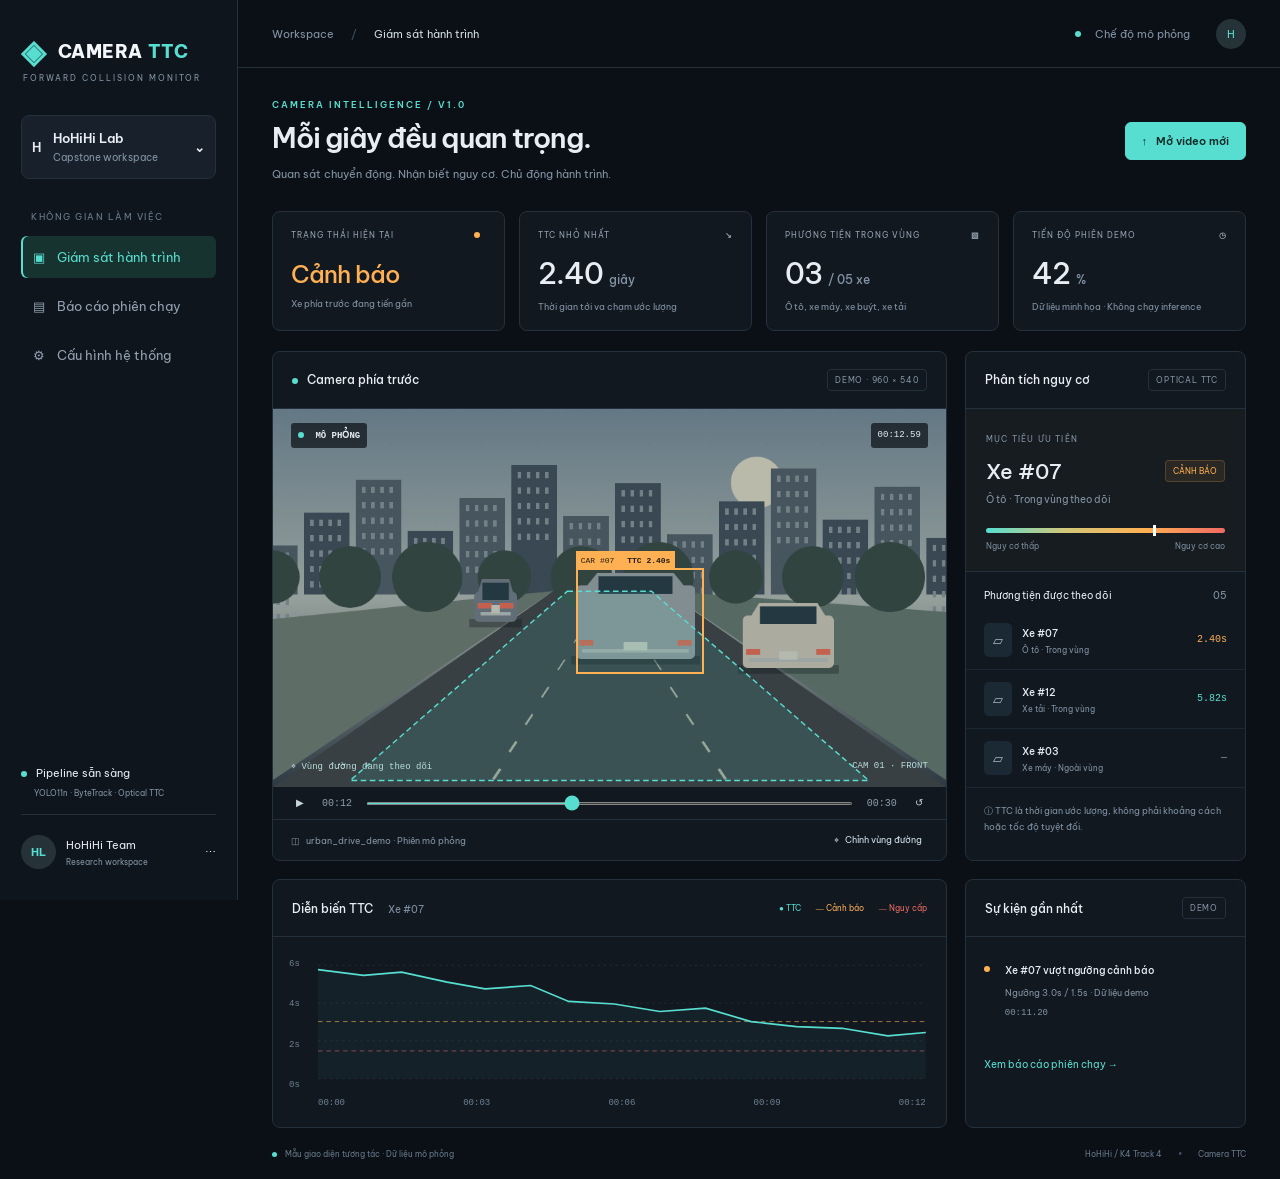
==== ui/index.html @ 976a7ba3 "feat: add interactive Camera TTC web interface" ====
<!doctype html><html lang="vi"><head><meta charset="utf-8"><meta name="viewport" content="width=device-width, initial-scale=1"><title>Camera TTC · Giám sát hành trình</title><link rel="stylesheet" href="style.css"></head><body>
<aside><a class="brand" href="#"><span class="logo">◈</span> CAMERA<span>TTC</span></a><small>FORWARD COLLISION MONITOR</small><div class="workspace">H <div>HoHiHi Lab<small>Capstone workspace</small></div><span>⌄</span></div><label class="nav-label">KHÔNG GIAN LÀM VIỆC</label><button class="nav active" data-page="monitor">▣ <span>Giám sát hành trình</span></button><button class="nav" data-page="reports">▤ <span>Báo cáo phiên chạy</span></button><button class="nav" data-page="settings">⚙ <span>Cấu hình hệ thống</span></button><div class="side-bottom"><div class="engine"><i></i> Pipeline sẵn sàng<small>YOLO11n · ByteTrack · Optical TTC</small></div><div class="profile"><b>HL</b><span>HoHiHi Team<small>Research workspace</small></span><span>⋯</span></div></div></aside>
<div class="shell"><header><span>Workspace <em>/</em> <b id="breadcrumb">Giám sát hành trình</b></span><span class="header-right"><i></i> Chế độ mô phỏng <span class="avatar">H</span></span></header><main><section class="heading"><div><div class="eyebrow">CAMERA INTELLIGENCE / V1.0</div><h1 id="pageTitle">Mỗi giây đều quan trọng.</h1><p id="pageDesc">Quan sát chuyển động. Nhận biết nguy cơ. Chủ động hành trình.</p></div><button class="button primary" id="upload">↑ &nbsp; Mở video mới</button><input type="file" id="file" accept="video/*" hidden></section>
<div id="monitor" class="page"><div class="stats"><article><span>TRẠNG THÁI HIỆN TẠI <i class="orange"></i></span><strong id="state">Cảnh báo</strong><small id="stateNote">Xe phía trước đang tiến gần</small></article><article><span>TTC NHỎ NHẤT <b>↘</b></span><strong id="ttc">2.40 <sub>giây</sub></strong><small>Thời gian tới va chạm ước lượng</small></article><article><span>PHƯƠNG TIỆN TRONG VÙNG <b>▧</b></span><strong id="count">03 <sub>/ 05 xe</sub></strong><small>Ô tô, xe máy, xe buýt, xe tải</small></article><article><span>TIẾN ĐỘ PHIÊN DEMO <b>◷</b></span><strong id="progress">42 <sub>%</sub></strong><small>Dữ liệu minh họa · Không chạy inference</small></article></div>
<div class="columns"><section class="panel camera-panel"><div class="panel-head"><h2><i></i> Camera phía trước</h2><span class="tag" id="sourceLabel">DEMO · 960 × 540</span></div><div class="viewport" id="viewport"><canvas id="road" width="960" height="540"></canvas><video id="video" playsinline></video><svg id="zone" viewBox="0 0 960 540" preserveAspectRatio="none"><polygon points="420,260 540,260 850,530 110,530"/></svg><div class="camera-top"><span><i></i> <b id="modeLabel">MÔ PHỎNG</b></span><span id="clock">00:12.60</span></div><div class="detection" id="detection"><span>CAR #07 <b id="boxTtc">TTC 2.40s</b></span></div><div class="camera-bottom"><span>⌖ Vùng đường đang theo dõi</span><span>CAM 01 · FRONT</span></div><div id="editHint" hidden>Nhấp ít nhất 3 điểm để vẽ vùng đường, sau đó chọn “Lưu vùng”.</div></div><div class="transport"><button id="play" aria-label="Phát hoặc tạm dừng">▶</button><span id="timeLabel">00:12</span><input aria-label="Tua phiên demo" id="seek" type="range" min="0" max="30" step="0.1" value="12.6"><span id="duration">00:30</span><button id="reset" aria-label="Chạy lại">↺</button></div><div class="camera-footer"><span id="filename">◫ &nbsp; urban_drive_demo · Phiên mô phỏng</span><button id="editZone">⌖ &nbsp; Chỉnh vùng đường</button></div></section>
<section class="panel target-panel"><div class="panel-head"><h2>Phân tích nguy cơ</h2><span class="tag">OPTICAL TTC</span></div><div class="risk"><span>MỤC TIÊU ƯU TIÊN</span><div><strong>Xe #07</strong><span class="warning-pill" id="riskPill">CẢNH BÁO</span></div><p>Ô tô · Trong vùng theo dõi</p><div class="risk-meter"><span></span></div><div class="meter-label"><span>Nguy cơ thấp</span><span>Nguy cơ cao</span></div></div><div class="target-title">Phương tiện được theo dõi <span>05</span></div><div id="targets"></div><div class="info">ⓘ TTC là thời gian ước lượng, không phải khoảng cách hoặc tốc độ tuyệt đối.</div></section></div>
<div class="lower"><section class="panel chart-panel"><div class="panel-head"><h2>Diễn biến TTC <small>Xe #07</small></h2><div class="legend"><span>● TTC</span><span>― Cảnh báo</span><span>― Nguy cấp</span></div></div><div class="chart"><div class="axis"><span>6s</span><span>4s</span><span>2s</span><span>0s</span></div><svg viewBox="0 0 800 155" preserveAspectRatio="none"><path class="grid" d="M0 10H800 M0 55H800 M0 100H800 M0 145H800"/><path class="threshold" d="M0 77H800"/><path class="critical" d="M0 112H800"/><path class="area" d="M0 15 L60 22 110 18 170 30 220 38 280 34 330 53 390 56 450 65 510 61 570 77 630 83 690 85 750 94 800 90 V145 H0Z"/><path class="line" d="M0 15 L60 22 110 18 170 30 220 38 280 34 330 53 390 56 450 65 510 61 570 77 630 83 690 85 750 94 800 90"/></svg><div class="chart-times"><span>00:00</span><span>00:03</span><span>00:06</span><span>00:09</span><span>00:12</span></div></div></section><section class="panel event-panel"><div class="panel-head"><h2>Sự kiện gần nhất</h2><span class="tag">DEMO</span></div><div class="event"><i></i><div><b id="eventTitle">Xe #07 vượt ngưỡng cảnh báo</b><p id="eventDetail">TTC ≤ 3.0s · Đã xác nhận 3 frame</p><small>00:11.20</small></div></div><button class="text-button" id="viewReport">Xem báo cáo phiên chạy →</button></section></div><footer><span><i></i> Mẫu giao diện tương tác · Dữ liệu mô phỏng</span><span>HoHiHi / K4 Track 4 <em>•</em> Camera TTC</span></footer></div>
<div id="reports" class="page" hidden><section class="panel report"><h2>Báo cáo phiên chạy</h2><p>Bộ dữ liệu demo của giao diện. Video tải lên chưa được phân tích bởi YOLO.</p><div class="report-grid"><article><small>NGUỒN</small><h3 id="reportSource">urban_drive_demo</h3></article><article><small>NGƯỠNG CẢNH BÁO</small><h3 id="reportThreshold">3.0s / 1.5s</h3></article><article><small>PHƯƠNG PHÁP</small><h3>Optical TTC</h3></article></div><button class="button primary" id="export">↓ Xuất dữ liệu demo CSV</button><button class="button" id="exportZone">↓ Xuất vùng đường JSON</button><div class="info">Backend repo gốc xuất MP4, CSV, summary.json, zone.json và biểu đồ TTC. Bản thiết kế này cung cấp CSV minh họa và vùng đường do bạn chọn.</div></section></div>
<div id="settings" class="page" hidden><section class="panel report"><h2>Cấu hình cảnh báo</h2><p>Thay đổi ngưỡng để thử trạng thái trong phiên mô phỏng.</p><form id="settingsForm"><label>Ngưỡng cảnh báo (giây)<input id="warning" type="number" min="0.2" max="20" step="0.1" value="3" required></label><label>Ngưỡng nguy cấp (giây)<input id="critical" type="number" min="0.1" max="19" step="0.1" value="1.5" required></label><label>Kịch bản mô phỏng<select id="scenario"><option value="approach">Tiến gần xe phía trước</option><option value="steady">Giữ khoảng cách</option><option value="away">Đi xa dần</option></select></label><p id="formError" role="alert"></p><button class="button primary">Lưu cấu hình</button></form><div class="info">Mô hình: YOLO11n · Tracker: ByteTrack · Xác nhận: 3 frame · Lịch sử: 1 giây. Cấu hình web chỉ tác động dữ liệu mô phỏng.</div></section></div></main></div><div id="toast" role="status"></div><script src="app.js"></script></body></html>
---- ui/style.css ----
@import url('https://fonts.googleapis.com/css2?family=Be+Vietnam+Pro:wght@400;500;600;700;800&display=swap');
:root{color-scheme:dark;--bg:#0b1016;--panel:#111820;--line:#24303b;--muted:#8494a5;--text:#e7edf3;--cyan:#58ded0;--orange:#ffb052}*{box-sizing:border-box}body{margin:0;background:var(--bg);color:var(--text);font:13px 'Be Vietnam Pro',sans-serif}button,input,select{font:inherit}button,a,input,select{outline-offset:4px}button{cursor:pointer}button{border:0;color:inherit}aside{position:fixed;width:238px;height:100vh;padding:31px 21px;background:#0e151d;border-right:1px solid var(--line);display:flex;flex-direction:column}.brand{text-decoration:none;color:#f4f7fa;font-size:18px;font-weight:800;letter-spacing:.5px;display:flex;align-items:center;gap:5px}.brand>span:last-child{color:var(--cyan)}.logo{font-size:32px;color:var(--cyan);margin-right:6px}aside>small{font-size:8px;letter-spacing:2px;color:var(--muted);margin:2px 0 32px 2px}.workspace{display:flex;align-items:center;gap:12px;padding:14px 10px;background:#18212b;border:1px solid var(--line);border-radius:8px;font-weight:600}.workspace>span{margin-left:auto}small{display:block;color:var(--muted);font-size:10px;font-weight:400}.workspace small{margin-top:5px}.nav-label{font-size:9px;letter-spacing:1.5px;color:#6b7e90;margin:32px 10px 14px}.nav{display:flex;gap:12px;padding:13px 12px;background:none;width:100%;text-align:left;color:#94a2b1;border-radius:6px;margin-bottom:7px}.nav.active{background:#16332f;color:var(--cyan);box-shadow:inset 2px 0 var(--cyan)}.side-bottom{margin-top:auto}.engine{font-size:11px;padding:16px 0;border-bottom:1px solid var(--line)}i{display:inline-block;width:6px;height:6px;border-radius:50%;background:var(--cyan);margin-right:6px}.engine small{font-size:8px;margin:8px 0 0 13px}.profile{display:flex;gap:10px;align-items:center;padding-top:20px;font-size:11px}.profile>b,.avatar{background:#253339;border-radius:50%;padding:10px;color:var(--cyan)}.profile small{font-size:8px;margin-top:5px}.profile>span:last-child{margin-left:auto}.shell{margin-left:238px}header{height:68px;border-bottom:1px solid var(--line);display:flex;align-items:center;justify-content:space-between;padding:0 34px;color:var(--muted);font-size:11px}header b{font-weight:400;color:#d5dde5}em{font-style:normal;margin:0 14px;color:#425365}.header-right{display:flex;align-items:center;gap:8px}.avatar{margin-left:18px;padding:8px 11px}main{max-width:1600px;margin:auto;padding:31px 34px 0}.heading{display:flex;align-items:center;justify-content:space-between;margin-bottom:27px}.eyebrow{font-size:9px;letter-spacing:2px;color:var(--cyan);font-weight:600}h1{font-size:28px;letter-spacing:-1px;font-weight:600;margin:10px 0}p{color:var(--muted);line-height:1.7;margin:0;font-size:11px}.button{border:1px solid var(--line);background:#1a2631;border-radius:6px;padding:11px 16px;font-size:11px;font-weight:600}.primary{background:var(--cyan);color:#0d2c29;border-color:var(--cyan)}.stats{display:grid;grid-template-columns:repeat(4,1fr);gap:14px;margin-bottom:20px}.stats article{background:var(--panel);border:1px solid var(--line);border-radius:8px;padding:18px}.stats article>span{display:flex;align-items:center;justify-content:space-between;color:#94a2b0;font-size:8px;letter-spacing:1px}.stats strong{display:block;font-size:29px;font-weight:500;margin:15px 0 9px;letter-spacing:-1px}.stats article:first-child strong{color:var(--orange);font-size:24px;margin-top:19px}.stats sub{font-size:12px;color:var(--muted);vertical-align:baseline;letter-spacing:0}.stats small{font-size:9px}.orange{background:var(--orange)}.columns{display:grid;grid-template-columns:minmax(0,2.4fr) minmax(265px,1fr);gap:18px}.panel{background:var(--panel);border:1px solid var(--line);border-radius:8px;overflow:hidden}.panel-head{height:57px;display:flex;align-items:center;justify-content:space-between;padding:0 19px;border-bottom:1px solid var(--line)}h2{margin:0;font-size:12px;font-weight:500}h2 small{display:inline;margin-left:12px}.tag{font-size:8px;letter-spacing:.8px;color:#8293a3;border:1px solid var(--line);border-radius:4px;padding:5px 7px}.viewport{position:relative;aspect-ratio:16/9;background:#253644;overflow:hidden}.viewport canvas,.viewport video,.viewport svg{width:100%;height:100%;position:absolute;inset:0}.viewport video{object-fit:contain;display:none}.viewport svg{z-index:2;cursor:crosshair}.viewport polygon{fill:#58ded01c;stroke:var(--cyan);stroke-width:2;stroke-dasharray:8 5}.camera-top,.camera-bottom{position:absolute;z-index:3;left:18px;right:18px;display:flex;justify-content:space-between;font:9px monospace;pointer-events:none}.camera-top{top:14px}.camera-top>span{padding:7px;background:#0b1016b8;border-radius:3px}.camera-bottom{bottom:15px;color:#b9dedb}.detection{position:absolute;left:45%;top:42%;width:19%;height:28%;border:2px solid var(--orange);z-index:2;pointer-events:none}.detection>span{position:absolute;bottom:100%;left:-2px;white-space:nowrap;background:var(--orange);color:#241c10;font:8px monospace;padding:5px}.detection b{margin-left:8px}.transport{display:flex;align-items:center;padding:9px 17px;gap:12px;border-bottom:1px solid var(--line);font:10px monospace;color:#8d9caa}.transport button{background:transparent;color:#c6d3dd}.transport input{flex:1;min-width:30px;accent-color:var(--cyan);height:3px}.camera-footer{display:flex;justify-content:space-between;align-items:center;padding:13px 18px;font-size:9px;color:var(--muted)}.camera-footer button{background:transparent;font-size:9px;color:#d3e2ec}.risk{padding:20px;background:#ffb05205;border-bottom:1px solid var(--line)}.risk>span{font-size:8px;letter-spacing:1.2px;color:var(--muted)}.risk>div:nth-child(2){display:flex;align-items:center;justify-content:space-between;margin:13px 0 6px}.risk strong{font-size:21px;font-weight:500}.warning-pill{color:var(--orange);background:#ffb05215;border:1px solid #ffb05233;font-size:8px;padding:5px 7px;border-radius:4px}.risk p{font-size:10px}.risk-meter{height:5px;margin-top:20px;border-radius:5px;background:linear-gradient(90deg,#58ded0,#d2c779,#ffb052,#ef6a63);position:relative}.risk-meter>span{position:absolute;left:70%;height:11px;width:3px;background:#fff;top:-3px}.meter-label{display:flex;justify-content:space-between;color:#7c8d9e;font-size:8px;margin-top:8px}.target-title{display:flex;justify-content:space-between;padding:17px 18px 9px;font-size:10px}.target-title span{color:var(--muted)}.target{display:flex;gap:10px;padding:12px 18px;align-items:center;border-bottom:1px solid #1b2630}.target .vehicle{background:#1b2934;padding:9px;border-radius:5px;color:#afbecb}.target b{font-size:10px;font-weight:500}.target small{font-size:8px;margin-top:5px}.target>span:last-child{margin-left:auto;font-size:10px;font-family:monospace}.info{font-size:9px;line-height:1.8;color:#8193a3;padding:15px 18px}.lower{display:grid;grid-template-columns:minmax(0,2.4fr) minmax(265px,1fr);gap:18px;margin-top:18px}.legend{display:flex;gap:15px;font-size:8px;color:#8595a5}.legend span:first-child{color:var(--cyan)}.legend span:nth-child(2){color:var(--orange)}.legend span:last-child{color:#ef6a63}.chart{height:190px;padding:20px 20px 20px 45px;position:relative}.chart svg{height:130px;width:100%;overflow:visible}.grid{stroke:#23303b;stroke-dasharray:3 5;fill:none}.threshold{stroke:#be8c43;stroke-dasharray:6 5;fill:none}.critical{stroke:#a34e51;stroke-dasharray:6 5;fill:none}.line{stroke:var(--cyan);stroke-width:2;fill:none}.area{fill:#58ded00b}.axis{position:absolute;left:16px;top:22px;height:131px;display:flex;flex-direction:column;justify-content:space-between;color:#6f8193;font:9px monospace}.chart-times{display:flex;justify-content:space-between;font:9px monospace;color:#6f8193;margin-top:8px}.event{display:flex;gap:9px;padding:24px 18px}.event i{background:var(--orange);margin-top:5px}.event b{font-size:10px;font-weight:500}.event p{font-size:9px;margin:8px 0}.event small{font:9px monospace}.text-button{background:transparent;font-size:10px;color:var(--cyan);padding:16px 18px}footer{display:flex;justify-content:space-between;padding:21px 0;font-size:8px;color:#66798b}footer i{height:5px;width:5px}.report{padding:30px}.report h2{font-size:21px;margin-bottom:15px}.report-grid{display:grid;grid-template-columns:repeat(3,1fr);gap:20px;margin:30px 0}.report-grid article{background:#18222d;border:1px solid var(--line);padding:20px;border-radius:7px}.report-grid h3{font-weight:500}.report .button{margin:10px 12px 10px 0}form{max-width:480px;margin-top:25px}form label{display:block;font-size:12px;margin-bottom:20px}form input,form select{display:block;width:100%;background:#19242f;border:1px solid #344351;border-radius:6px;padding:12px;margin-top:9px;color:var(--text)}#formError{color:#ff8e83}#editHint{position:absolute;bottom:45px;left:10px;right:10px;padding:12px;background:#0b1016ed;z-index:4;font-size:11px;text-align:center}#toast{position:fixed;bottom:26px;left:50%;transform:translateX(-50%);background:#24473e;color:#c6fff0;padding:13px 23px;border:1px solid #58ded077;border-radius:6px;z-index:10;display:none}[hidden]{display:none!important}@media(min-width:1550px){main{padding-top:45px}.heading{margin-bottom:35px}.stats{margin-bottom:25px}}@media(max-width:1150px){aside{width:190px;padding:25px 13px}.shell{margin-left:190px}main{padding:25px 20px 0}.columns,.lower{grid-template-columns:minmax(0,1.8fr) minmax(240px,1fr)}.stats article{padding:14px}.stats small{font-size:8px}.legend{gap:7px;font-size:7px}}@media(max-width:900px){aside{display:none}.shell{margin-left:0}.columns,.lower{grid-template-columns:1fr}.target-panel{display:grid;grid-template-columns:1fr 1fr}.target-panel .panel-head{grid-column:1/-1}.target-title{display:none}.target-panel .info{grid-column:1/-1}.stats{grid-template-columns:repeat(2,1fr)}.heading h1{font-size:24px}.report-grid{grid-template-columns:1fr}}@media(max-width:560px){main{padding:23px 14px 0}header{padding:0 16px}.header-right{font-size:9px}.avatar{display:none}.heading{align-items:start;gap:12px;flex-direction:column}.heading p{font-size:10px}.target-panel{display:block}.legend{display:none}.camera-footer{gap:8px;font-size:8px}.stats strong{font-size:26px}.stats article:first-child strong{font-size:22px}footer{gap:12px;line-height:1.7}.report{padding:20px}.detection>span{font-size:6px}.camera-top,.camera-bottom{font-size:7px}}
@media(max-width:900px){aside{display:flex;position:relative;width:100%;height:auto;padding:12px 15px;flex-direction:row;gap:6px;flex-wrap:wrap;border-bottom:1px solid var(--line)}aside .brand{width:100%;font-size:15px;margin-bottom:5px}aside>small,.workspace,.nav-label,.side-bottom{display:none}.nav{width:auto;flex:1;white-space:nowrap;font-size:10px;gap:6px;padding:11px 8px;margin:0}.nav.active{box-shadow:inset 0 -2px var(--cyan)}}
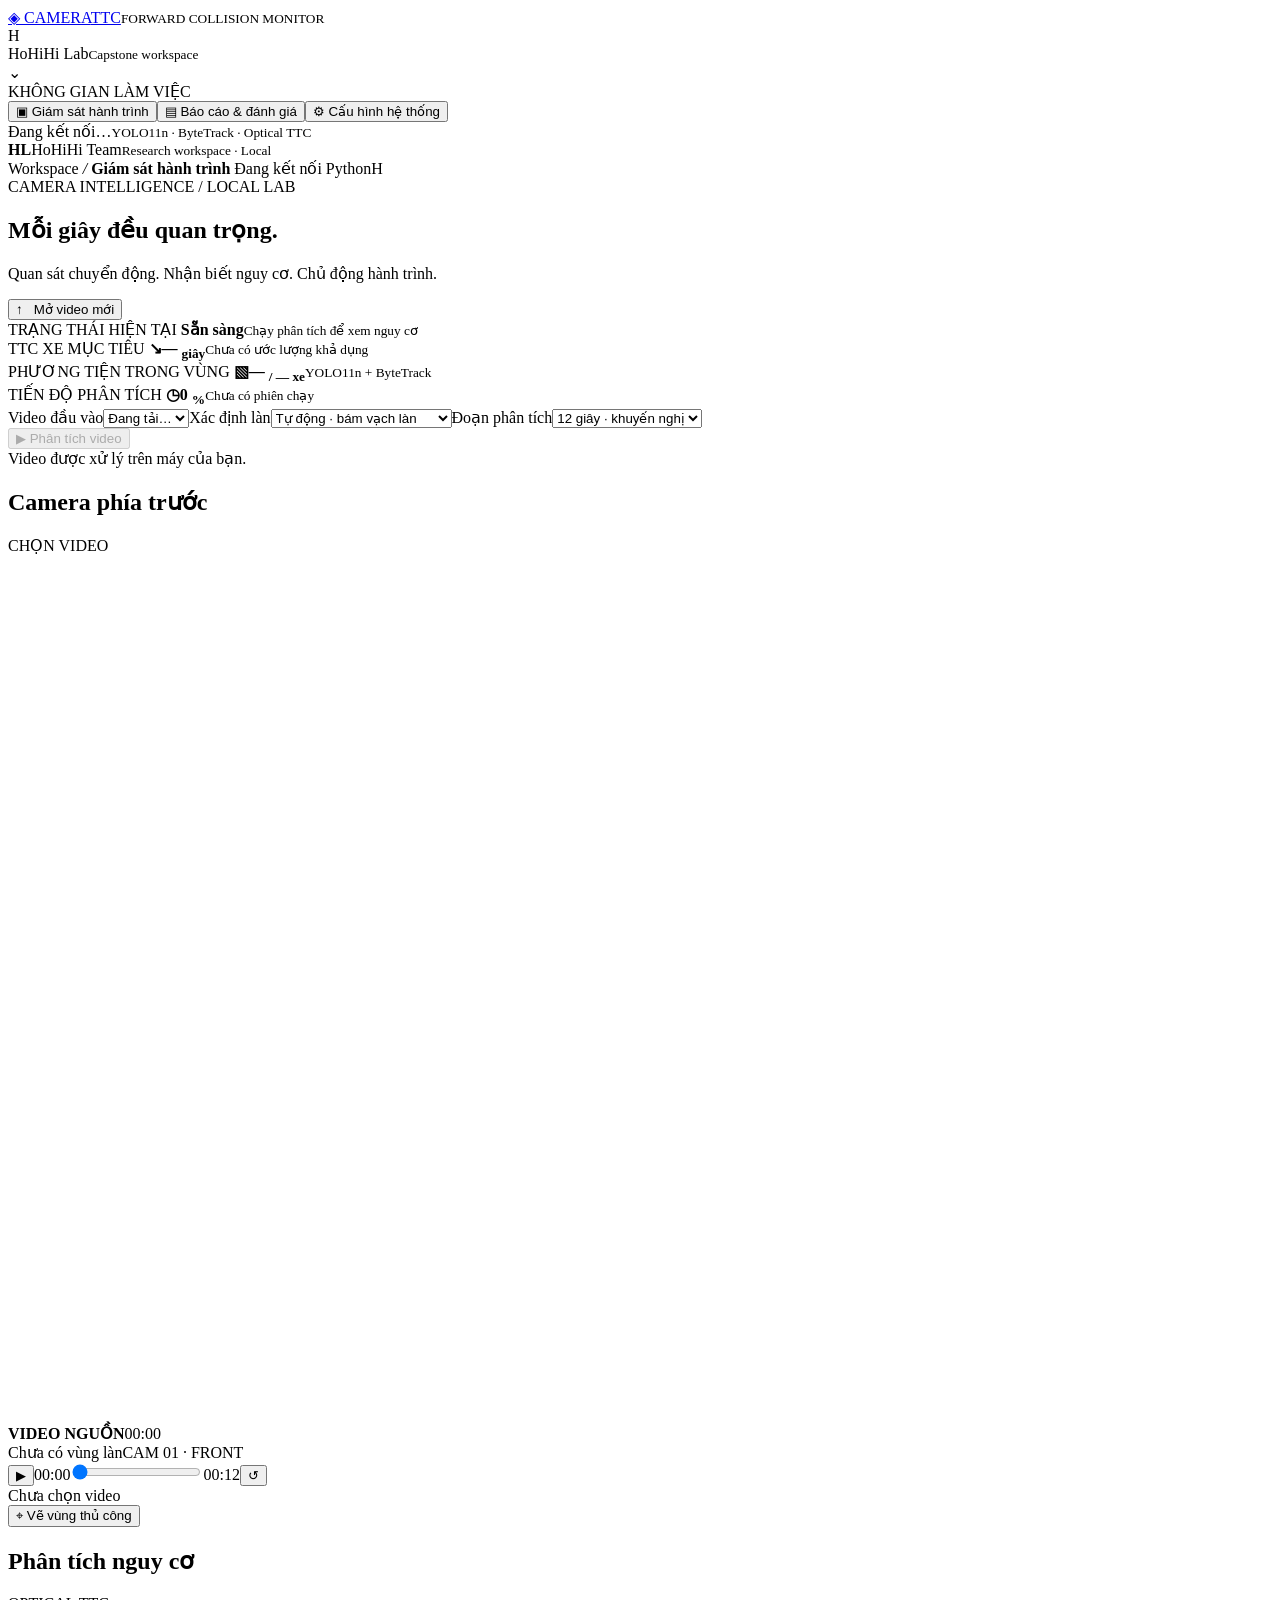
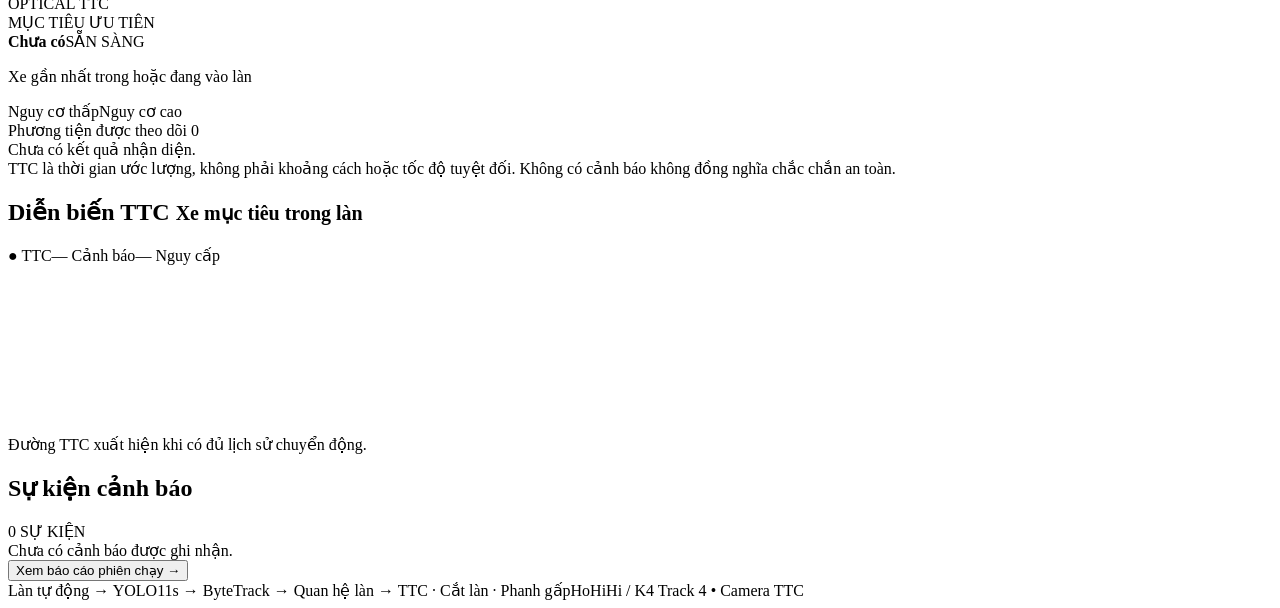
==== commit 17fa74fc: "feat: scene-aware TTC with auto lane, cut-in, drift and braking warnings - Auto ego-lane by default:" ====
--- a/ui/index.html
+++ b/ui/index.html
@@ -1,9 +1,19 @@
-<!doctype html><html lang="vi"><head><meta charset="utf-8"><meta name="viewport" content="width=device-width, initial-scale=1"><title>Camera TTC · Giám sát hành trình</title><link rel="stylesheet" href="style.css"></head><body>
-<aside><a class="brand" href="#"><span class="logo">◈</span> CAMERA<span>TTC</span></a><small>FORWARD COLLISION MONITOR</small><div class="workspace">H <div>HoHiHi Lab<small>Capstone workspace</small></div><span>⌄</span></div><label class="nav-label">KHÔNG GIAN LÀM VIỆC</label><button class="nav active" data-page="monitor">▣ <span>Giám sát hành trình</span></button><button class="nav" data-page="reports">▤ <span>Báo cáo phiên chạy</span></button><button class="nav" data-page="settings">⚙ <span>Cấu hình hệ thống</span></button><div class="side-bottom"><div class="engine"><i></i> Pipeline sẵn sàng<small>YOLO11n · ByteTrack · Optical TTC</small></div><div class="profile"><b>HL</b><span>HoHiHi Team<small>Research workspace</small></span><span>⋯</span></div></div></aside>
-<div class="shell"><header><span>Workspace <em>/</em> <b id="breadcrumb">Giám sát hành trình</b></span><span class="header-right"><i></i> Chế độ mô phỏng <span class="avatar">H</span></span></header><main><section class="heading"><div><div class="eyebrow">CAMERA INTELLIGENCE / V1.0</div><h1 id="pageTitle">Mỗi giây đều quan trọng.</h1><p id="pageDesc">Quan sát chuyển động. Nhận biết nguy cơ. Chủ động hành trình.</p></div><button class="button primary" id="upload">↑ &nbsp; Mở video mới</button><input type="file" id="file" accept="video/*" hidden></section>
-<div id="monitor" class="page"><div class="stats"><article><span>TRẠNG THÁI HIỆN TẠI <i class="orange"></i></span><strong id="state">Cảnh báo</strong><small id="stateNote">Xe phía trước đang tiến gần</small></article><article><span>TTC NHỎ NHẤT <b>↘</b></span><strong id="ttc">2.40 <sub>giây</sub></strong><small>Thời gian tới va chạm ước lượng</small></article><article><span>PHƯƠNG TIỆN TRONG VÙNG <b>▧</b></span><strong id="count">03 <sub>/ 05 xe</sub></strong><small>Ô tô, xe máy, xe buýt, xe tải</small></article><article><span>TIẾN ĐỘ PHIÊN DEMO <b>◷</b></span><strong id="progress">42 <sub>%</sub></strong><small>Dữ liệu minh họa · Không chạy inference</small></article></div>
-<div class="columns"><section class="panel camera-panel"><div class="panel-head"><h2><i></i> Camera phía trước</h2><span class="tag" id="sourceLabel">DEMO · 960 × 540</span></div><div class="viewport" id="viewport"><canvas id="road" width="960" height="540"></canvas><video id="video" playsinline></video><svg id="zone" viewBox="0 0 960 540" preserveAspectRatio="none"><polygon points="420,260 540,260 850,530 110,530"/></svg><div class="camera-top"><span><i></i> <b id="modeLabel">MÔ PHỎNG</b></span><span id="clock">00:12.60</span></div><div class="detection" id="detection"><span>CAR #07 <b id="boxTtc">TTC 2.40s</b></span></div><div class="camera-bottom"><span>⌖ Vùng đường đang theo dõi</span><span>CAM 01 · FRONT</span></div><div id="editHint" hidden>Nhấp ít nhất 3 điểm để vẽ vùng đường, sau đó chọn “Lưu vùng”.</div></div><div class="transport"><button id="play" aria-label="Phát hoặc tạm dừng">▶</button><span id="timeLabel">00:12</span><input aria-label="Tua phiên demo" id="seek" type="range" min="0" max="30" step="0.1" value="12.6"><span id="duration">00:30</span><button id="reset" aria-label="Chạy lại">↺</button></div><div class="camera-footer"><span id="filename">◫ &nbsp; urban_drive_demo · Phiên mô phỏng</span><button id="editZone">⌖ &nbsp; Chỉnh vùng đường</button></div></section>
-<section class="panel target-panel"><div class="panel-head"><h2>Phân tích nguy cơ</h2><span class="tag">OPTICAL TTC</span></div><div class="risk"><span>MỤC TIÊU ƯU TIÊN</span><div><strong>Xe #07</strong><span class="warning-pill" id="riskPill">CẢNH BÁO</span></div><p>Ô tô · Trong vùng theo dõi</p><div class="risk-meter"><span></span></div><div class="meter-label"><span>Nguy cơ thấp</span><span>Nguy cơ cao</span></div></div><div class="target-title">Phương tiện được theo dõi <span>05</span></div><div id="targets"></div><div class="info">ⓘ TTC là thời gian ước lượng, không phải khoảng cách hoặc tốc độ tuyệt đối.</div></section></div>
-<div class="lower"><section class="panel chart-panel"><div class="panel-head"><h2>Diễn biến TTC <small>Xe #07</small></h2><div class="legend"><span>● TTC</span><span>― Cảnh báo</span><span>― Nguy cấp</span></div></div><div class="chart"><div class="axis"><span>6s</span><span>4s</span><span>2s</span><span>0s</span></div><svg viewBox="0 0 800 155" preserveAspectRatio="none"><path class="grid" d="M0 10H800 M0 55H800 M0 100H800 M0 145H800"/><path class="threshold" d="M0 77H800"/><path class="critical" d="M0 112H800"/><path class="area" d="M0 15 L60 22 110 18 170 30 220 38 280 34 330 53 390 56 450 65 510 61 570 77 630 83 690 85 750 94 800 90 V145 H0Z"/><path class="line" d="M0 15 L60 22 110 18 170 30 220 38 280 34 330 53 390 56 450 65 510 61 570 77 630 83 690 85 750 94 800 90"/></svg><div class="chart-times"><span>00:00</span><span>00:03</span><span>00:06</span><span>00:09</span><span>00:12</span></div></div></section><section class="panel event-panel"><div class="panel-head"><h2>Sự kiện gần nhất</h2><span class="tag">DEMO</span></div><div class="event"><i></i><div><b id="eventTitle">Xe #07 vượt ngưỡng cảnh báo</b><p id="eventDetail">TTC ≤ 3.0s · Đã xác nhận 3 frame</p><small>00:11.20</small></div></div><button class="text-button" id="viewReport">Xem báo cáo phiên chạy →</button></section></div><footer><span><i></i> Mẫu giao diện tương tác · Dữ liệu mô phỏng</span><span>HoHiHi / K4 Track 4 <em>•</em> Camera TTC</span></footer></div>
-<div id="reports" class="page" hidden><section class="panel report"><h2>Báo cáo phiên chạy</h2><p>Bộ dữ liệu demo của giao diện. Video tải lên chưa được phân tích bởi YOLO.</p><div class="report-grid"><article><small>NGUỒN</small><h3 id="reportSource">urban_drive_demo</h3></article><article><small>NGƯỠNG CẢNH BÁO</small><h3 id="reportThreshold">3.0s / 1.5s</h3></article><article><small>PHƯƠNG PHÁP</small><h3>Optical TTC</h3></article></div><button class="button primary" id="export">↓ Xuất dữ liệu demo CSV</button><button class="button" id="exportZone">↓ Xuất vùng đường JSON</button><div class="info">Backend repo gốc xuất MP4, CSV, summary.json, zone.json và biểu đồ TTC. Bản thiết kế này cung cấp CSV minh họa và vùng đường do bạn chọn.</div></section></div>
-<div id="settings" class="page" hidden><section class="panel report"><h2>Cấu hình cảnh báo</h2><p>Thay đổi ngưỡng để thử trạng thái trong phiên mô phỏng.</p><form id="settingsForm"><label>Ngưỡng cảnh báo (giây)<input id="warning" type="number" min="0.2" max="20" step="0.1" value="3" required></label><label>Ngưỡng nguy cấp (giây)<input id="critical" type="number" min="0.1" max="19" step="0.1" value="1.5" required></label><label>Kịch bản mô phỏng<select id="scenario"><option value="approach">Tiến gần xe phía trước</option><option value="steady">Giữ khoảng cách</option><option value="away">Đi xa dần</option></select></label><p id="formError" role="alert"></p><button class="button primary">Lưu cấu hình</button></form><div class="info">Mô hình: YOLO11n · Tracker: ByteTrack · Xác nhận: 3 frame · Lịch sử: 1 giây. Cấu hình web chỉ tác động dữ liệu mô phỏng.</div></section></div></main></div><div id="toast" role="status"></div><script src="app.js"></script></body></html>
+<!doctype html>
+<html lang="vi"><head>
+<meta charset="utf-8"><meta name="viewport" content="width=device-width, initial-scale=1"><meta name="theme-color" content="#0b1016">
+<title>Camera TTC · Giám sát hành trình</title><link rel="icon" href="data:image/svg+xml,%3Csvg xmlns='http://www.w3.org/2000/svg' viewBox='0 0 32 32'%3E%3Crect width='32' height='32' rx='8' fill='%2316332f'/%3E%3Cpath d='m16 5 11 11-11 11L5 16z' fill='none' stroke='%2358ded0' stroke-width='3'/%3E%3C/svg%3E">
+<link rel="stylesheet" href="/style.css"><script src="/app.js" defer></script></head><body>
+<aside><a class="brand" href="/"><span class="logo">◈</span> CAMERA<span>TTC</span></a><small>FORWARD COLLISION MONITOR</small><div class="workspace">H <div>HoHiHi Lab<small>Capstone workspace</small></div><span>⌄</span></div><div class="nav-label">KHÔNG GIAN LÀM VIỆC</div><button class="nav active" data-page="monitor">▣ <span>Giám sát hành trình</span></button><button class="nav" data-page="reports">▤ <span>Báo cáo & đánh giá</span></button><button class="nav" data-page="settings">⚙ <span>Cấu hình hệ thống</span></button><div class="side-bottom"><div class="engine"><i></i> <span id="engineStatus">Đang kết nối…</span><small>YOLO11n · ByteTrack · Optical TTC</small></div><div class="profile"><b>HL</b><span>HoHiHi Team<small>Research workspace · Local</small></span></div></div></aside>
+<div class="shell"><header><span>Workspace <em>/</em> <b id="breadcrumb">Giám sát hành trình</b></span><span class="header-right"><i></i> <span id="connectionStatus">Đang kết nối Python</span><span class="avatar">H</span></span></header><main>
+<section class="heading"><div><div class="eyebrow">CAMERA INTELLIGENCE / LOCAL LAB</div><h1 id="pageTitle">Mỗi giây đều quan trọng.</h1><p id="pageDesc">Quan sát chuyển động. Nhận biết nguy cơ. Chủ động hành trình.</p></div><button class="button primary" id="upload">↑ &nbsp; Mở video mới</button><input type="file" id="file" accept="video/*,.mkv" hidden></section>
+<div id="error" class="error-banner" role="alert" hidden></div>
+<div id="monitor" class="page">
+<div class="stats"><article><span>TRẠNG THÁI HIỆN TẠI <i id="riskDot"></i></span><strong id="state">Sẵn sàng</strong><small id="stateNote">Chạy phân tích để xem nguy cơ</small></article><article><span>TTC XE MỤC TIÊU <b>↘</b></span><strong id="ttc">— <sub>giây</sub></strong><small id="ttcNote">Chưa có ước lượng khả dụng</small></article><article><span>PHƯƠNG TIỆN TRONG VÙNG <b>▧</b></span><strong id="count">— <sub>/ — xe</sub></strong><small id="trackNote">YOLO11n + ByteTrack</small></article><article><span>TIẾN ĐỘ PHÂN TÍCH <b>◷</b></span><strong id="progress">0 <sub>%</sub></strong><small id="progressNote">Chưa có phiên chạy</small></article></div>
+<section class="panel source-panel"><div class="source-fields"><label>Video đầu vào<select id="sourceSelect" aria-label="Video đầu vào"><option>Đang tải…</option></select></label><label>Xác định làn<select id="laneMode"><option value="auto">Tự động · bám vạch làn</option><option value="manual">Thủ công · đa giác cố định</option></select></label><label>Đoạn phân tích<select id="maxSeconds"><option value="5">5 giây · thử nhanh</option><option value="12" selected>12 giây · khuyến nghị</option><option value="30">30 giây</option><option value="60">60 giây</option></select></label><div class="run-buttons"><button class="button primary" id="start" disabled>▶ Phân tích video</button><button class="button danger" id="stop" hidden>■ Dừng</button></div></div><div class="source-meta"><span id="sourceDescription">Video được xử lý trên máy của bạn.</span><a id="sourceCredit" target="_blank" rel="noreferrer" hidden>Nguồn ↗</a></div><div class="job-progress" id="jobProgress" hidden><div id="progressFill"></div></div><div class="run-detail" id="runDetail" role="status" hidden></div></section>
+<div class="columns"><section class="panel camera-panel"><div class="panel-head"><h2><i></i> Camera phía trước</h2><span class="tag" id="sourceLabel">CHỌN VIDEO</span></div><div class="viewport" id="viewport"><video id="video" playsinline muted preload="metadata" aria-label="Video nguồn hoặc kết quả phân tích"></video><img id="preview" alt="Khung hình đầu tiên" hidden><img id="liveFrame" alt="Khung hình đang phân tích" hidden><svg id="zone" viewBox="0 0 960 540" preserveAspectRatio="none" tabindex="0" aria-label="Vùng làn đường; chọn các đỉnh khi vẽ thủ công"><polygon points=""/></svg><div class="camera-top"><span><i></i> <b id="modeLabel">VIDEO NGUỒN</b></span><span id="clock">00:00</span></div><div class="camera-bottom"><span id="laneLabel">Chưa có vùng làn</span><span>CAM 01 · FRONT</span></div><div id="editHint" hidden>Nhấp ít nhất 3 điểm, chọn “Lưu vùng”. Enter: lưu · Backspace: bỏ điểm · Esc: hủy.</div></div><div class="transport"><button id="play" aria-label="Phát hoặc tạm dừng">▶</button><span id="timeLabel">00:00</span><input aria-label="Tua video" id="seek" type="range" min="0" max="12" step="0.01" value="0"><span id="duration">00:12</span><button id="reset" aria-label="Phát lại từ đầu">↺</button></div><div class="camera-footer"><span id="filename">Chưa chọn video</span><div><button id="undoZone" hidden>↶ Bỏ điểm</button><button id="cancelZone" hidden>Hủy</button><button id="editZone">⌖ Vẽ vùng thủ công</button></div></div></section>
+<section class="panel target-panel"><div class="panel-head"><h2>Phân tích nguy cơ</h2><span class="tag">OPTICAL TTC</span></div><div class="risk"><span>MỤC TIÊU ƯU TIÊN</span><div><strong id="targetId">Chưa có</strong><span class="warning-pill" id="riskPill">SẴN SÀNG</span></div><p id="targetNote">Xe gần nhất trong hoặc đang vào làn</p><div class="risk-meter"><span id="riskMarker" hidden></span></div><div class="meter-label"><span>Nguy cơ thấp</span><span>Nguy cơ cao</span></div></div><div class="target-title">Phương tiện được theo dõi <span id="targetCount">0</span></div><div id="targets"><div class="info">Chưa có kết quả nhận diện.</div></div><div class="info">TTC là thời gian ước lượng, không phải khoảng cách hoặc tốc độ tuyệt đối. Không có cảnh báo không đồng nghĩa chắc chắn an toàn.</div></section></div>
+<div class="lower"><section class="panel chart-panel"><div class="panel-head"><h2>Diễn biến TTC <small id="chartTarget">Xe mục tiêu trong làn</small></h2><div class="legend"><span>● TTC</span><span>― Cảnh báo</span><span>― Nguy cấp</span></div></div><div class="real-chart"><canvas id="chart" aria-label="TTC theo thời gian video"></canvas><p id="chartEmpty">Đường TTC xuất hiện khi có đủ lịch sử chuyển động.</p></div></section><section class="panel event-panel"><div class="panel-head"><h2>Sự kiện cảnh báo</h2><span class="tag" id="eventCount">0 SỰ KIỆN</span></div><div id="events"><div class="info">Chưa có cảnh báo được ghi nhận.</div></div><button class="text-button" id="viewReport">Xem báo cáo phiên chạy →</button></section></div>
+<footer><span><i></i> <span id="footerStatus">Làn tự động → YOLO11s → ByteTrack → Quan hệ làn → TTC · Cắt làn · Phanh gấp</span></span><span>HoHiHi / K4 Track 4 <em>•</em> Camera TTC</span></footer></div>
+<div id="reports" class="page" hidden><section class="panel report"><div class="report-heading"><div><div class="eyebrow">KẾT QUẢ TRÊN MÁY NÀY</div><h2>Báo cáo phiên chạy</h2></div><button class="button" id="refreshHistory">↻ Làm mới</button></div><p>Chọn một phiên để xem lại video, biểu đồ và dữ liệu đã xuất.</p><div id="history" class="history-list"></div></section><section class="panel report report-results" id="resultCard" hidden><h2 id="reportTitle">Kết quả phân tích</h2><p id="resultSummary"></p><div class="downloads" id="downloads"></div><button class="text-button" id="watchResult">▶ Xem lại trên màn hình giám sát</button></section><section class="panel report evaluation"><div class="eyebrow">METRIC & BENCHMARK</div><h2>Đánh giá khả năng bám làn</h2><p>So sánh vùng cố định và bám vạch tự động trên 12 cảnh tổng hợp. Đây là kiểm thử hình học, chưa phải độ chính xác trên đường thực tế.</p><div class="table-scroll"><table><thead><tr><th>Metric</th><th>Vùng cố định</th><th>Bám vạch</th></tr></thead><tbody id="benchmarkRows"><tr><td colspan="3">Đang tải kết quả…</td></tr></tbody></table></div><p id="benchmarkNote"></p><div class="benchmark-links"><a href="https://github.com/TuSimple/tusimple-benchmark/blob/master/doc/lane_detection/readme.md" target="_blank" rel="noreferrer">Benchmark TuSimple ↗</a><a href="/api/evaluation/files/guide" target="_blank">Hướng dẫn metric & cách chạy ↓</a><a id="benchmarkImage" href="/api/evaluation/files/comparison" target="_blank" hidden>Ảnh so sánh ↓</a></div><div class="metric-guide"><div><b>Detection / Tracking</b><p>mAP50–95, recall · HOTA, IDF1. Cần nhãn box và ID trên tập validation.</p></div><div><b>TTC / Cảnh báo</b><p>MAE/RMSE giây · precision/recall, cảnh báo sai/phút. Cần TTC và sự kiện tham chiếu.</p></div></div><div class="info">Chưa có điểm TuSimple thực tế. Điểm chất lượng làn và tỷ lệ có làn không phải accuracy. TuSimple chấm lane; không chấm TTC.</div></section></div>
+<div id="settings" class="page" hidden><section class="panel report"><div class="eyebrow">CẤU HÌNH PHIÊN TIẾP THEO</div><h2>Thiết lập cảnh báo</h2><p>Áp dụng cho pipeline Python khi bắt đầu phiên mới. Phiên đang chạy giữ nguyên cấu hình.</p><form id="settingsForm"><label>Ngưỡng cảnh báo (giây)<input id="warning" type="number" min="0.2" max="10" step="0.1" value="3" required></label><label>Ngưỡng nguy cấp (giây)<input id="critical" type="number" min="0.1" max="9.9" step="0.1" value="1.5" required></label><label>Độ tin cậy detection<input id="confidence" type="number" min="0.1" max="0.9" step="0.05" value="0.25" required></label><p id="formError" role="alert"></p><button class="button primary" id="saveSettings">Lưu cấu hình</button></form><div class="info">YOLO11s trên GPU nếu có · ByteTrack (giữ ID 60 frame khi bị che) · Lịch sử 1 giây · Xác nhận 3 frame, tăng mức nguy cơ sau 2 frame. Bám làn bằng CV cổ điển ban ngày; khi vạch bị che dùng làn vừa nhận tối đa 2 giây, sau đó dùng hành lang mặc định trước camera để TTC không bị ngắt. Cảnh báo: TTC trong làn, xe phía trước phanh gấp, xe làn bên có dấu hiệu sang làn, xe cắt/tạt vào làn. Cảnh đêm, vạch mờ, chuyển làn và camera lệch tâm vẫn có thể làm sai kết quả.</div></section></div>
+</main></div><div id="toast" role="status"></div></body></html>
